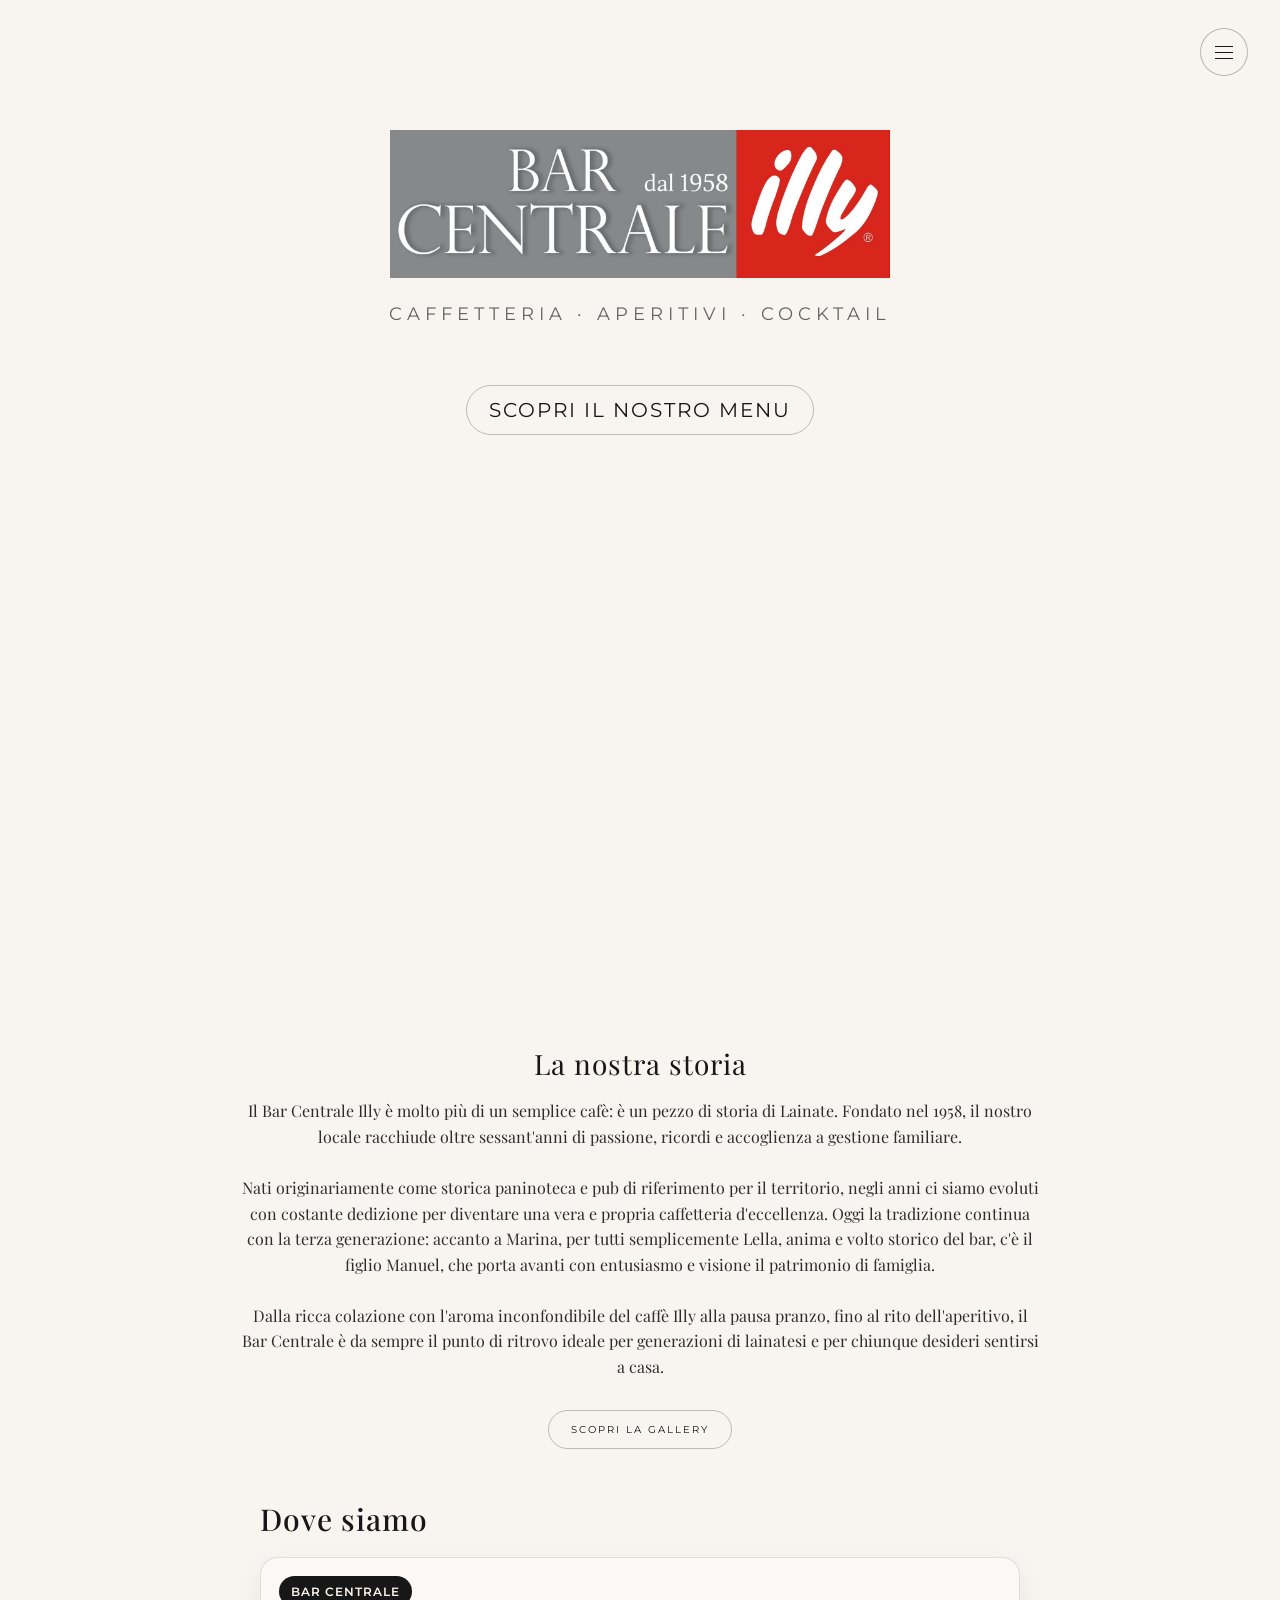
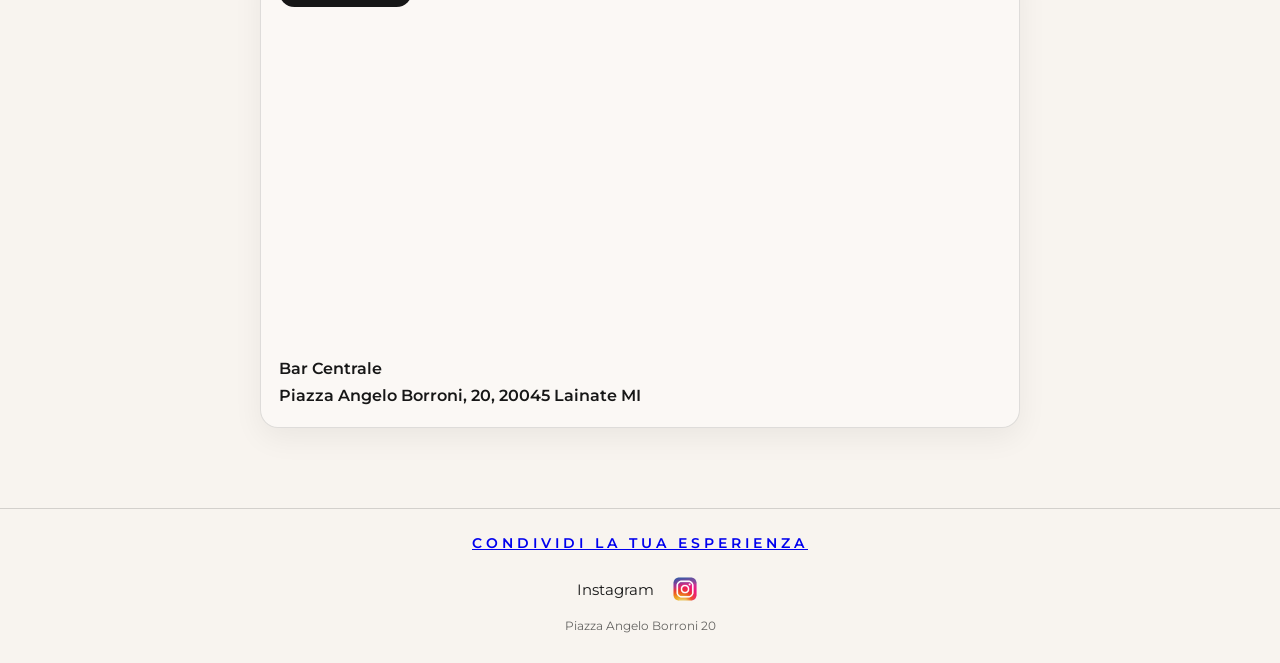
==== index.html @ 970eead8 "Animation II" ====
<!DOCTYPE html>

<html lang="it">

<head>

  <meta charset="UTF-8">

  <meta name="viewport" content="width=device-width, initial-scale=1.0">

  <title>Bar Centrale | Piazza Angelo Borroni</title>

  <!-- Global styles -->

  <link rel="stylesheet" href="global_styles.css">

  <!-- Componenti -->

  <link rel="stylesheet" href="components/navigation/navigation.css">

  <link rel="stylesheet" href="components/site-header/site-header.css">

  <link rel="stylesheet" href="components/footer/footer.css">

  <link rel="stylesheet" href="components/location-card/location-card.css">

  <style>
  /* =========================
   ANIMAZIONI SCROLL
========================= */

.reveal {
  opacity: 0;
  transform: translateY(35px);
  transition:
    opacity 0.8s ease,
    transform 0.8s ease;
}

.reveal.visible {
  opacity: 1;
  transform: translateY(0);
}

.reveal-delay-1 {
  transition-delay: 0.1s;
}

.reveal-delay-2 {
  transition-delay: 0.2s;
}

.reveal-delay-3 {
  transition-delay: 0.3s;
}

@media (prefers-reduced-motion: reduce) {
  .reveal {
    opacity: 1;
    transform: none;
    transition: none;
  }
}

    * {
      box-sizing: border-box;
      margin: 0;
      padding: 0;
    }

    html {
      scroll-behavior: smooth;
    }

    body {
      min-height: 100vh;
      background: #f8f4ef;
      color: #171717;
    }

    /* =========================
       HERO
    ========================= */

    .hero {
      min-height: 100vh;
      display: flex;
      justify-content: center;
      align-items: flex-start;
      padding: 130px 25px 80px;
    }

    .hero-content {
      width: 100%;
      max-width: 800px;
      text-align: center;
    }

    /* =========================
       IMAGE SLIDER
    ========================= */

    .image-slider {
      margin: 38px auto 52px;
    }

    .slider-track {
      display: flex;
      align-items: center;
      justify-content: center;
    }

    .slide {
      max-width: 100%;
    }

    /* =========================
       LOCATION
    ========================= */

    .location {
      margin-top: 45px;
      font-size: 11px;
      letter-spacing: 3px;
      text-transform: uppercase;
      opacity: 0.6;
    }

    /* =========================
       PULSANTE MENU
    ========================= */

    .menu-link {
      display: inline-block;
      margin-top: 30px;
      padding: 12px 22px;
      border: 1px solid rgba(23, 23, 23, 0.25);
      border-radius: 999px;
      color: #171717;
      text-decoration: none;
      text-transform: uppercase;
      letter-spacing: 2px;
      font-size: 20px;
      transition: background 0.2s ease, transform 0.2s ease;
    }

    .menu-link:hover {
      background: rgba(23, 23, 23, 0.04);
      transform: translateY(-1px);
    }

    /* =========================
       PULSANTE GALLERY
    ========================= */

    .gallery-link {
      display: inline-block;
      margin-top: 30px;
      padding: 12px 22px;
      border: 1px solid rgba(23, 23, 23, 0.25);
      border-radius: 999px;
      color: #171717;
      text-decoration: none;
      text-transform: uppercase;
      letter-spacing: 2px;
      font-size: 10px;
      transition: background 0.2s ease, transform 0.2s ease;
    }

    .gallery-link:hover {
      background: rgba(23, 23, 23, 0.04);
      transform: translateY(-1px);
    }

    /* =========================
       STORY SECTION
    ========================= */

    .story-title {
      font-family: "Playfair Display", serif;
      font-size: 28px;
      font-weight: 400;
      margin-bottom: 16px;
      letter-spacing: 1px;
    }

    .story-description {
      font-family: "Playfair Display", serif;
      font-weight: 400;
      font-size: 16px;
      line-height: 1.6;
      opacity: 0.9;
    }

    /* =========================
       SCROLL INDICATOR
    ========================= */

    .scroll {
      position: absolute;
      bottom: 30px;
      left: 50%;
      transform: translateX(-50%);
      font-size: 10px;
      letter-spacing: 3px;
      text-transform: uppercase;
      opacity: 0.5;
    }

    /* =========================
       MOBILE
    ========================= */

    @media (max-width: 700px) {
      .nav {
        padding: 20px;
      }
      .navigation {
        top: 78px;
        right: 20px;
      }
      .hero {
        padding: 110px 22px 50px;
      }
      .location {
        font-size: 9px;
        letter-spacing: 2px;
      }
      .story-title {
        font-size: 24px;
      }
      .story-description {
        font-size: 15px;
      }
      .menu-link {
        font-size: 15px;
      }
      .gallery-link {
        font-size: 10px;
      }
      .scroll {
        display: none;
      }
    }

  </style>

</head>

<body>

  <!-- NAVIGAZIONE -->

  <div id="nav-container"></div>

  <script src="components/navigation/navigation.js"></script>

  <!-- =========================

       HERO

  ========================== -->

  <main class="hero">

    <div class="hero-content">

      <!-- HEADER -->

      <div id="site-header-container"></div>

      <script src="components/site-header/site-header.js"></script>

      <!-- UNICO PULSANTE MENU -->

      <a

        class="menu-link"

        href="menu.html">

        Scopri il nostro menu

      </a>

      <!-- SLIDER IMMAGINI -->

      <div

        class="image-slider reveal"

        aria-label="Galleria immagini del bar">

        <button

          class="slider-btn prev"

          type="button"

          aria-label="Immagine precedente">

          &#10094;

        </button>

        <div class="slider-track">

          <img

            class="slide active"

            src="assets/landing_page_imgs/esterno_lato_strada.jpeg"

            alt="Cortile esterno del bar">

          <img

            class="slide"

            src="assets/landing_page_imgs/interno.jpeg"

            alt="Interno del bar">

        </div>

        <button

          class="slider-btn next"

          type="button"

          aria-label="Immagine successiva">

          &#10095;

        </button>

      </div>

      <!-- =========================

           LA NOSTRA STORIA

      ========================== -->

      <h2 class="story-title">

        La nostra storia

      </h2>

      <p class="story-description">

        Il Bar Centrale Illy è molto più di un semplice cafè:

        è un pezzo di storia di Lainate.

        Fondato nel 1958, il nostro locale racchiude oltre sessant'anni

        di passione, ricordi e accoglienza a gestione familiare.

        <br><br>

        Nati originariamente come storica paninoteca e pub di riferimento

        per il territorio, negli anni ci siamo evoluti con costante dedizione

        per diventare una vera e propria caffetteria d'eccellenza.

        Oggi la tradizione continua con la terza generazione:

        accanto a Marina, per tutti semplicemente Lella,

        anima e volto storico del bar,

        c'è il figlio Manuel, che porta avanti con entusiasmo e visione

        il patrimonio di famiglia.

        <br><br>

        Dalla ricca colazione con l'aroma inconfondibile del caffè Illy

        alla pausa pranzo, fino al rito dell'aperitivo,

        il Bar Centrale è da sempre il punto di ritrovo ideale

        per generazioni di lainatesi e per chiunque desideri sentirsi a casa.

      </p>

      <!-- PULSANTE GALLERY -->

      <a

        class="gallery-link"

        href="gallery.html">

        Scopri la gallery

      </a>

      <!-- LOCATION CARD -->

      <div id="location-card-container"></div>

    </div>

  </main>

  <!-- =========================

       FOOTER

  ========================== -->

  <div id="footer-container"></div>

  <script src="components/footer/footer.js"></script>

  <script src="components/location-card/location-card.js"></script>

  <script>

    /* =========================

       SLIDER

    ========================= */

    const slides = Array.from(

      document.querySelectorAll('.slide')

    );

    const prevButton = document.querySelector(

      '.slider-btn.prev'

    );

    const nextButton = document.querySelector(

      '.slider-btn.next'

    );

    let currentIndex = 0;

    function showSlide(index) {

      currentIndex =

        (index + slides.length) % slides.length;

      slides.forEach((slide, i) => {

        slide.classList.toggle(

          'active',

          i === currentIndex

        );

      });

    }

    prevButton.addEventListener(

      'click',

      () => showSlide(currentIndex - 1)

    );

    nextButton.addEventListener(

      'click',

      () => showSlide(currentIndex + 1)

    );

    setInterval(() => {

      showSlide(currentIndex + 1);

    }, 4000);

  </script>

</body>

</html>
---- global_styles.css ----
@import url('https://fonts.googleapis.com/css2?family=Montserrat:wght@300;400;500;600&family=Playfair+Display:wght@400;500&display=swap');

*, *::before, *::after {
  box-sizing: border-box;
}

body {
  font-family: "Montserrat", sans-serif;
  font-weight: 400;
}

button, input, textarea, select {
  font: inherit;
}

h1 {
  font-family: "Playfair Display", serif;
  font-size: 48px;
  font-weight: 400;
  letter-spacing: 3px;
}

@media (max-width: 700px) {
  h1 {
    font-size: 38px;
  }
}

/* =========================
   IMAGE SLIDER
========================= */

.image-slider {
  position: relative;
  width: min(760px, 92vw);
}

.slider-track {
  position: relative;
  overflow: hidden;
  border-radius: 22px;
  box-shadow: 0 20px 50px rgba(23, 23, 23, 0.12);
  background: #efe6dc;
  line-height: 0;
}

.slide {
  display: none;
  width: 100%;
  height: auto;
  max-height: 520px;
  object-fit: contain;
  background: #efe6dc;
  margin: 0 auto;
}

.slide.active {
  display: block;
  animation: fadeIn 0.45s ease;
}

@keyframes fadeIn {
  from { opacity: 0; }
  to { opacity: 1; }
}

.slider-btn {
  position: absolute;
  top: 50%;
  transform: translateY(-50%);
  width: 46px;
  height: 46px;
  border: none;
  border-radius: 50%;
  background: rgba(255, 255, 255, 0.7);
  color: #171717;
  font-size: 26px;
  cursor: pointer;
  transition: background 0.2s ease, transform 0.2s ease;
  z-index: 2;
  backdrop-filter: blur(4px);
}

.slider-btn:hover {
  background: rgba(255, 255, 255, 0.9);
  transform: translateY(-50%) scale(1.05);
}

.slider-btn.prev {
  left: 18px;
}

.slider-btn.next {
  right: 18px;
}
---- components/navigation/navigation.css ----
/*File containing style instructions for navigation header*/

.nav {
  position: fixed;
  top: 0;
  right: 0;
  z-index: 100;
  padding: 28px 32px;
}

.menu-button {
  width: 48px;
  height: 48px;
  border: 1px solid rgba(0, 0, 0, 0.25);
  background: #f8f4ef;
  border-radius: 50%;
  display: flex;
  flex-direction: column;
  justify-content: center;
  align-items: center;
  gap: 5px;
  cursor: pointer;
}

.menu-button span {
  width: 18px;
  height: 1px;
  background: #171717;
  transition: 0.3s ease;
}

.navigation {
  position: absolute;
  top: 88px;
  right: 32px;
  min-width: 190px;
  background: #f8f4ef;
  border: 1px solid rgba(0, 0, 0, 0.15);
  padding: 10px 0;
  opacity: 0;
  visibility: hidden;
  transform: translateY(-10px);
  transition: 0.25s ease;
}

.nav:hover .navigation {
  opacity: 1;
  visibility: visible;
  transform: translateY(0);
}

.navigation a {
  display: block;
  padding: 14px 20px;
  color: #171717;
  text-decoration: none;
  font-size: 13px;
  text-transform: uppercase;
  letter-spacing: 2px;
  transition: background 0.2s ease;
}

.navigation a:hover {
  background: rgba(0, 0, 0, 0.05);
}

@media (max-width: 700px) {
  .nav {
    padding: 20px;
  }

  .navigation {
    top: 78px;
    right: 20px;
  }
}
---- components/site-header/site-header.css ----
.site-header {
  text-align: center;
}

.site-header__logo {
  display: block;
  width: min(500px, 80vw);
  height: auto;
  margin: 0 auto 25px;
}

.site-header__subtitle {
  font-size: 18px;
  letter-spacing: 5px;
  text-transform: uppercase;
  opacity: 0.65;
  margin-bottom: 30px;
}

@media (max-width: 700px) {
  .site-header__logo {
    width: min(300px, 78vw);
  }

  .site-header__subtitle {
    font-size: 13px;
    letter-spacing: 3px;
    margin-bottom: 22px;
  }
}
---- components/footer/footer.css ----
/* -------------------------
   FOOTER
------------------------ */

footer {
  text-align: center;
  padding-top: 25px;
  padding-bottom: 30px;
  border-top: 1px solid rgba(0,0,0,0.15);
}

.social-title {
  font-weight: 600;
  text-transform: uppercase;
  letter-spacing: 4px;
  font-size: 14px;
  margin-bottom: 18px;
}

.socials {
  font-size: 15px;
  margin-bottom: 10px;
}

.socials a {
  color: #171717;
  text-decoration: none;
  margin: 0 10px;
}

.instagram {
  font-weight: 600;
  margin-top: 15px;
}

.address {
  margin-top: 8px;
  font-size: 12px;
  opacity: 0.65;
}

.instagram-footer-logo {
  width: 38px;
  height: 38px;
  object-fit: contain;
  display: inline-block;
  flex-shrink: 0;
  pointer-events: none;
}
---- components/location-card/location-card.css ----
/* -------------------------
   LOCATION CARD
------------------------ */

.location-section {
  width: 100%;
  max-width: 760px;
  margin: 50px auto 0;
  text-align: left;
}

.location-section h2 {
  font-family: "Playfair Display", serif;
  font-size: 30px;
  font-weight: 500;
  letter-spacing: 1px;
  margin-bottom: 18px;
  color: #171717;
}

.location-card {
  background: rgba(255, 255, 255, 0.4);
  border: 1px solid rgba(23, 23, 23, 0.12);
  border-radius: 18px;
  padding: 18px;
  box-shadow: 0 10px 30px rgba(24, 20, 16, 0.06);
}

.map-frame {
  width: 100%;
  height: 320px;
  border: 0;
  border-radius: 14px;
  display: block;
  margin-bottom: 16px;
}

.location-address {
  font-family: "Montserrat", sans-serif;
  font-size: 16px;
  line-height: 1.7;
  color: #2d2d2d;
}

.location-address a {
  color: #171717;
  text-decoration: none;
  font-weight: 600;
}

.map-label {
  display: inline-block;
  margin-bottom: 12px;
  padding: 8px 12px;
  background: #171717;
  color: #f8f4ef;
  border-radius: 999px;
  font-size: 12px;
  letter-spacing: 1px;
  text-transform: uppercase;
  font-weight: 600;
}

@media (max-width: 700px) {
  .location-section {
    margin-top: 40px;
  }
}
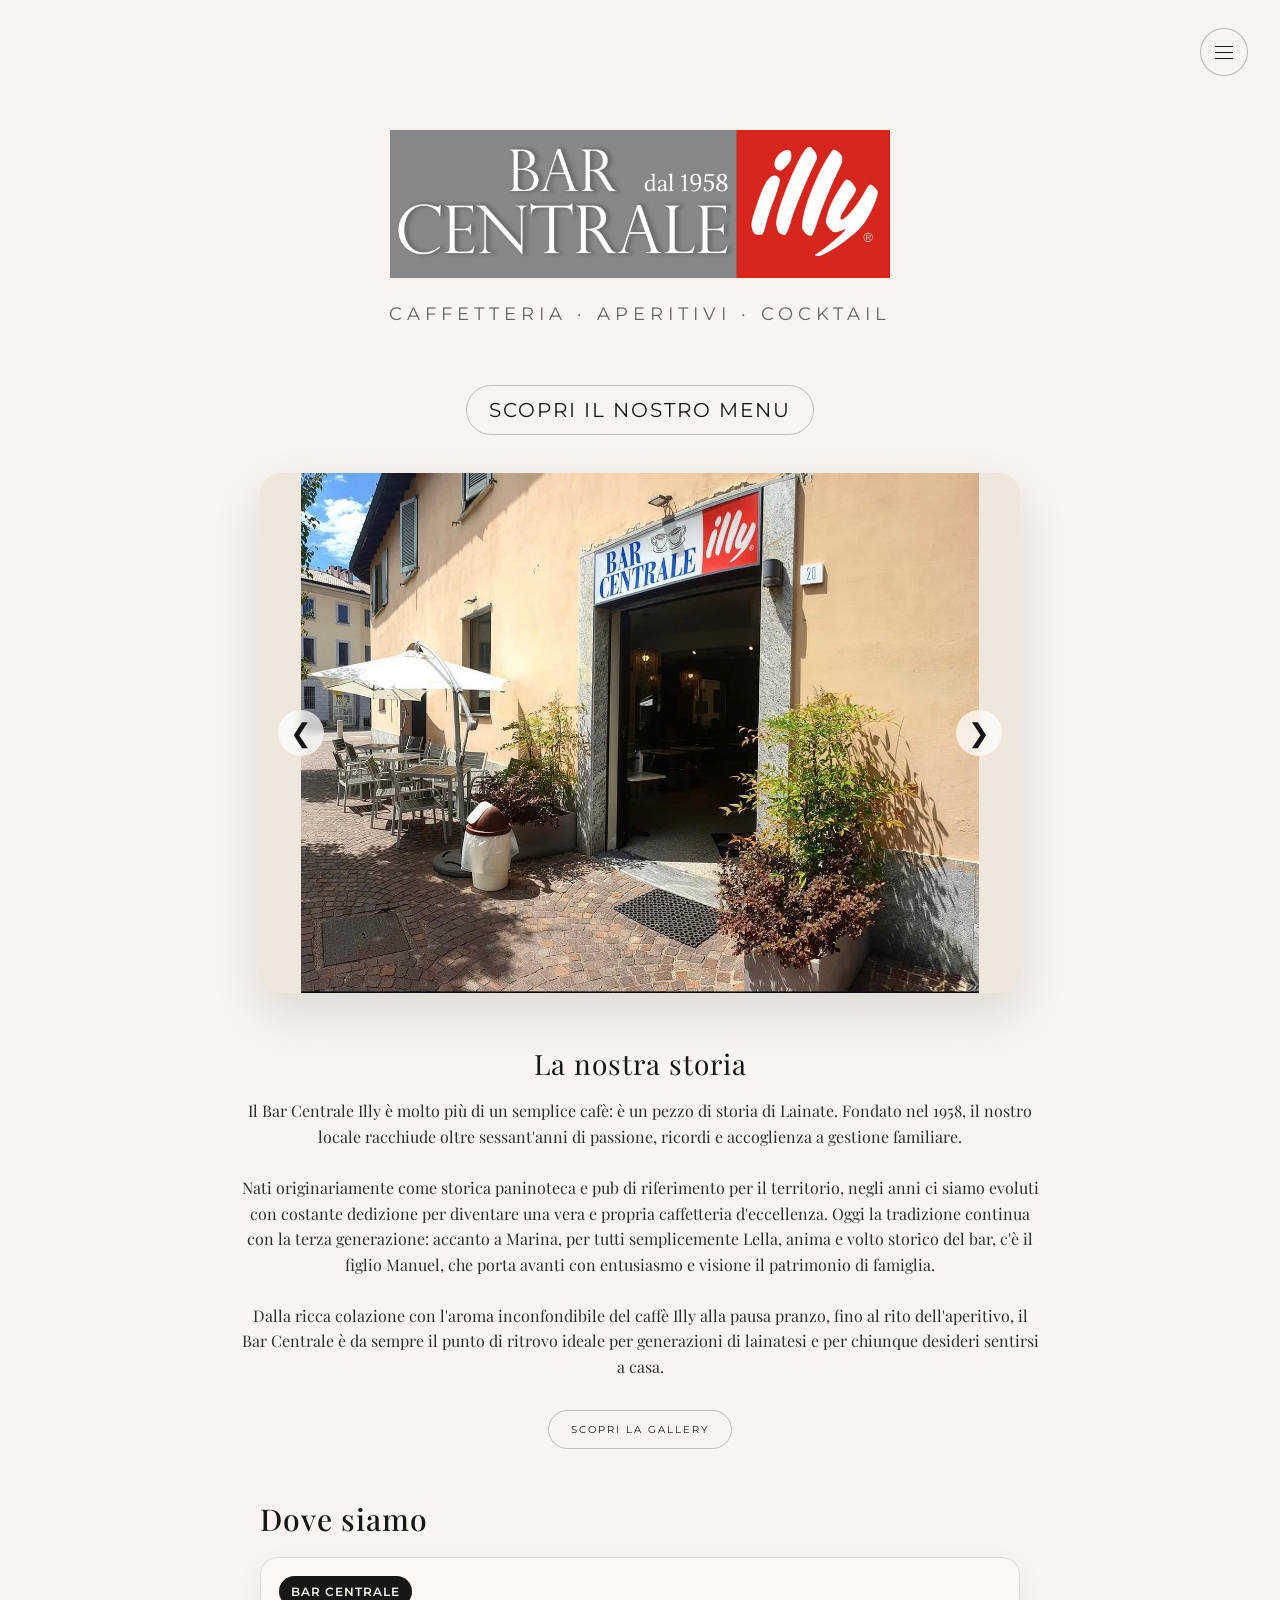
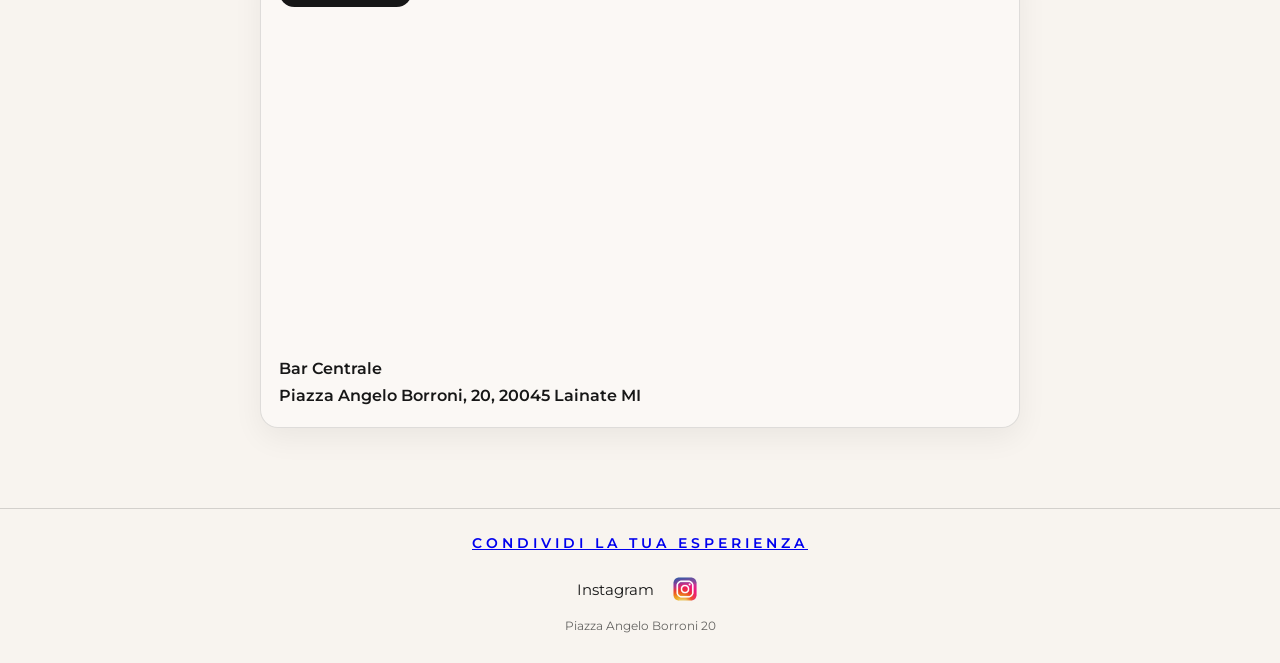
==== commit b82d083c: "center the slider in mobile" ====
--- a/index.html
+++ b/index.html
@@ -25,42 +25,6 @@
   <link rel="stylesheet" href="components/location-card/location-card.css">
 
   <style>
-  /* =========================
-   ANIMAZIONI SCROLL
-========================= */
-
-.reveal {
-  opacity: 0;
-  transform: translateY(35px);
-  transition:
-    opacity 0.8s ease,
-    transform 0.8s ease;
-}
-
-.reveal.visible {
-  opacity: 1;
-  transform: translateY(0);
-}
-
-.reveal-delay-1 {
-  transition-delay: 0.1s;
-}
-
-.reveal-delay-2 {
-  transition-delay: 0.2s;
-}
-
-.reveal-delay-3 {
-  transition-delay: 0.3s;
-}
-
-@media (prefers-reduced-motion: reduce) {
-  .reveal {
-    opacity: 1;
-    transform: none;
-    transition: none;
-  }
-}
 
     * {
       box-sizing: border-box;
@@ -102,12 +66,6 @@
 
     .image-slider {
       margin: 38px auto 52px;
-    }
-
-    .slider-track {
-      display: flex;
-      align-items: center;
-      justify-content: center;
     }
 
     .slide {
@@ -287,7 +245,7 @@
 
       <div
 
-        class="image-slider reveal"
+        class="image-slider"
 
         aria-label="Galleria immagini del bar">
 
--- a/global_styles.css
+++ b/global_styles.css
@@ -42,6 +42,9 @@
   box-shadow: 0 20px 50px rgba(23, 23, 23, 0.12);
   background: #efe6dc;
   line-height: 0;
+  display: flex;
+  align-items: center;
+  justify-content: center;
 }
 
 .slide {
@@ -93,3 +96,22 @@
 .slider-btn.next {
   right: 18px;
 }
+
+@media (max-width: 700px) {
+  .image-slider {
+    width: 100%;
+  }
+  .slide {
+    max-height: 280px;
+  }
+  .slider-btn {
+    width: 36px;
+    height: 36px;
+    font-size: 20px;
+  }
+  .slider-btn.prev { left: 10px; }
+  .slider-btn.next { right: 10px; }
+  .slider-track {
+    border-radius: 16px;
+  }
+}
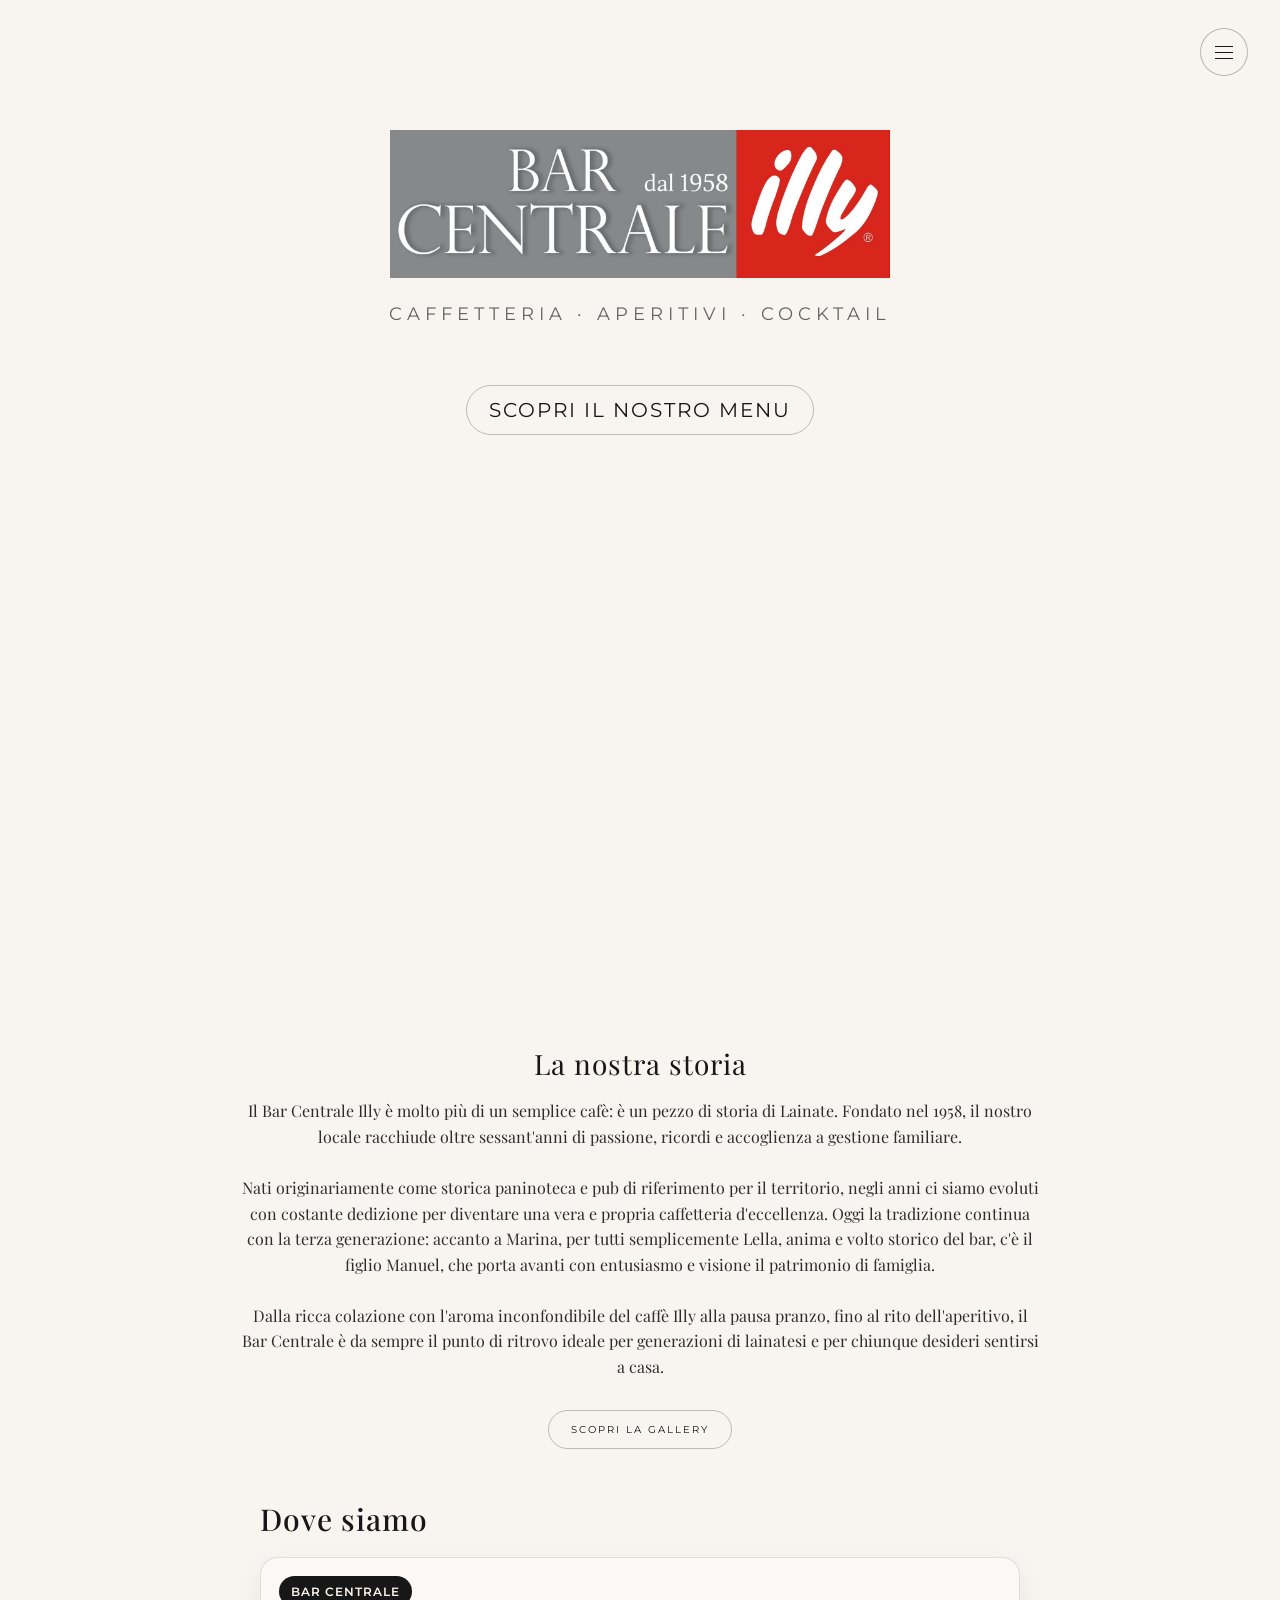
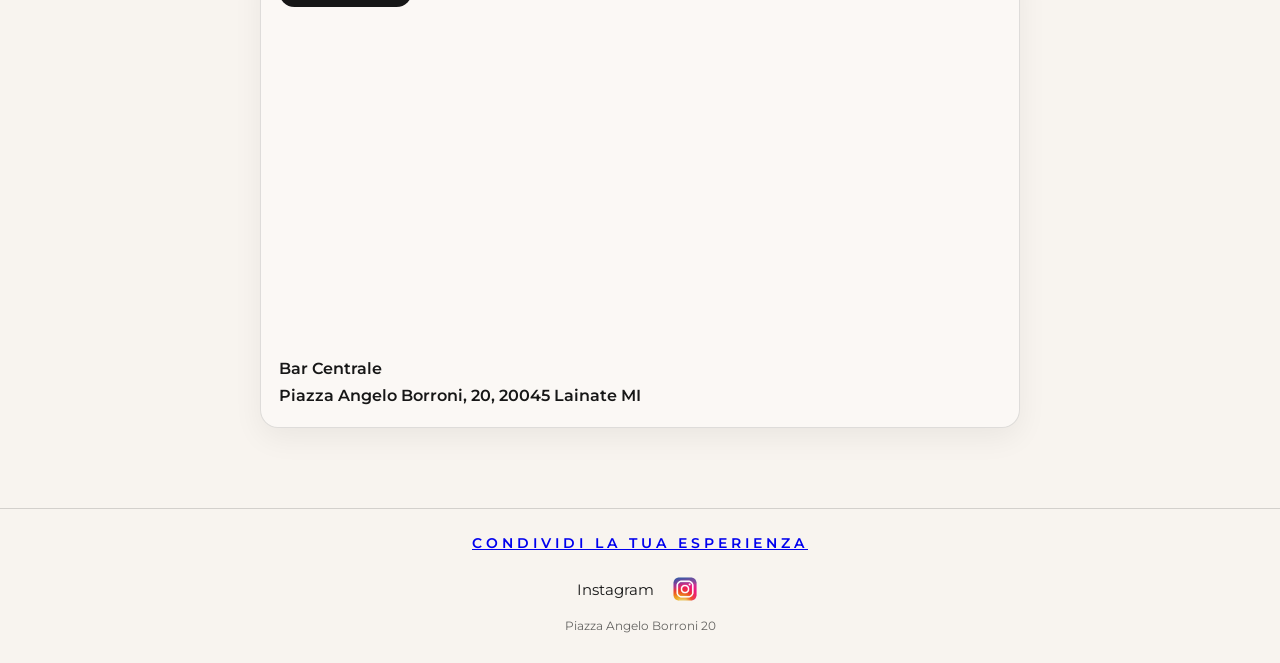
==== commit 64e3413b: "Fixing slider + Making subtitle fancier (#6) * center the slider in mobile  * changing font size of " ====
--- a/index.html
+++ b/index.html
@@ -25,6 +25,42 @@
   <link rel="stylesheet" href="components/location-card/location-card.css">
 
   <style>
+  /* =========================
+   ANIMAZIONI SCROLL
+========================= */
+
+.reveal {
+  opacity: 0;
+  transform: translateY(35px);
+  transition:
+    opacity 0.8s ease,
+    transform 0.8s ease;
+}
+
+.reveal.visible {
+  opacity: 1;
+  transform: translateY(0);
+}
+
+.reveal-delay-1 {
+  transition-delay: 0.1s;
+}
+
+.reveal-delay-2 {
+  transition-delay: 0.2s;
+}
+
+.reveal-delay-3 {
+  transition-delay: 0.3s;
+}
+
+@media (prefers-reduced-motion: reduce) {
+  .reveal {
+    opacity: 1;
+    transform: none;
+    transition: none;
+  }
+}
 
     * {
       box-sizing: border-box;
@@ -245,7 +281,7 @@
 
       <div
 
-        class="image-slider"
+        class="image-slider reveal"
 
         aria-label="Galleria immagini del bar">
 
--- a/components/site-header/site-header.css
+++ b/components/site-header/site-header.css
@@ -23,8 +23,11 @@
   }
 
   .site-header__subtitle {
-    font-size: 13px;
+    font-size: 22px;
     letter-spacing: 3px;
     margin-bottom: 22px;
+    max-width: min(300px, 78vw);
+    margin-left: auto;
+    margin-right: auto;
   }
 }
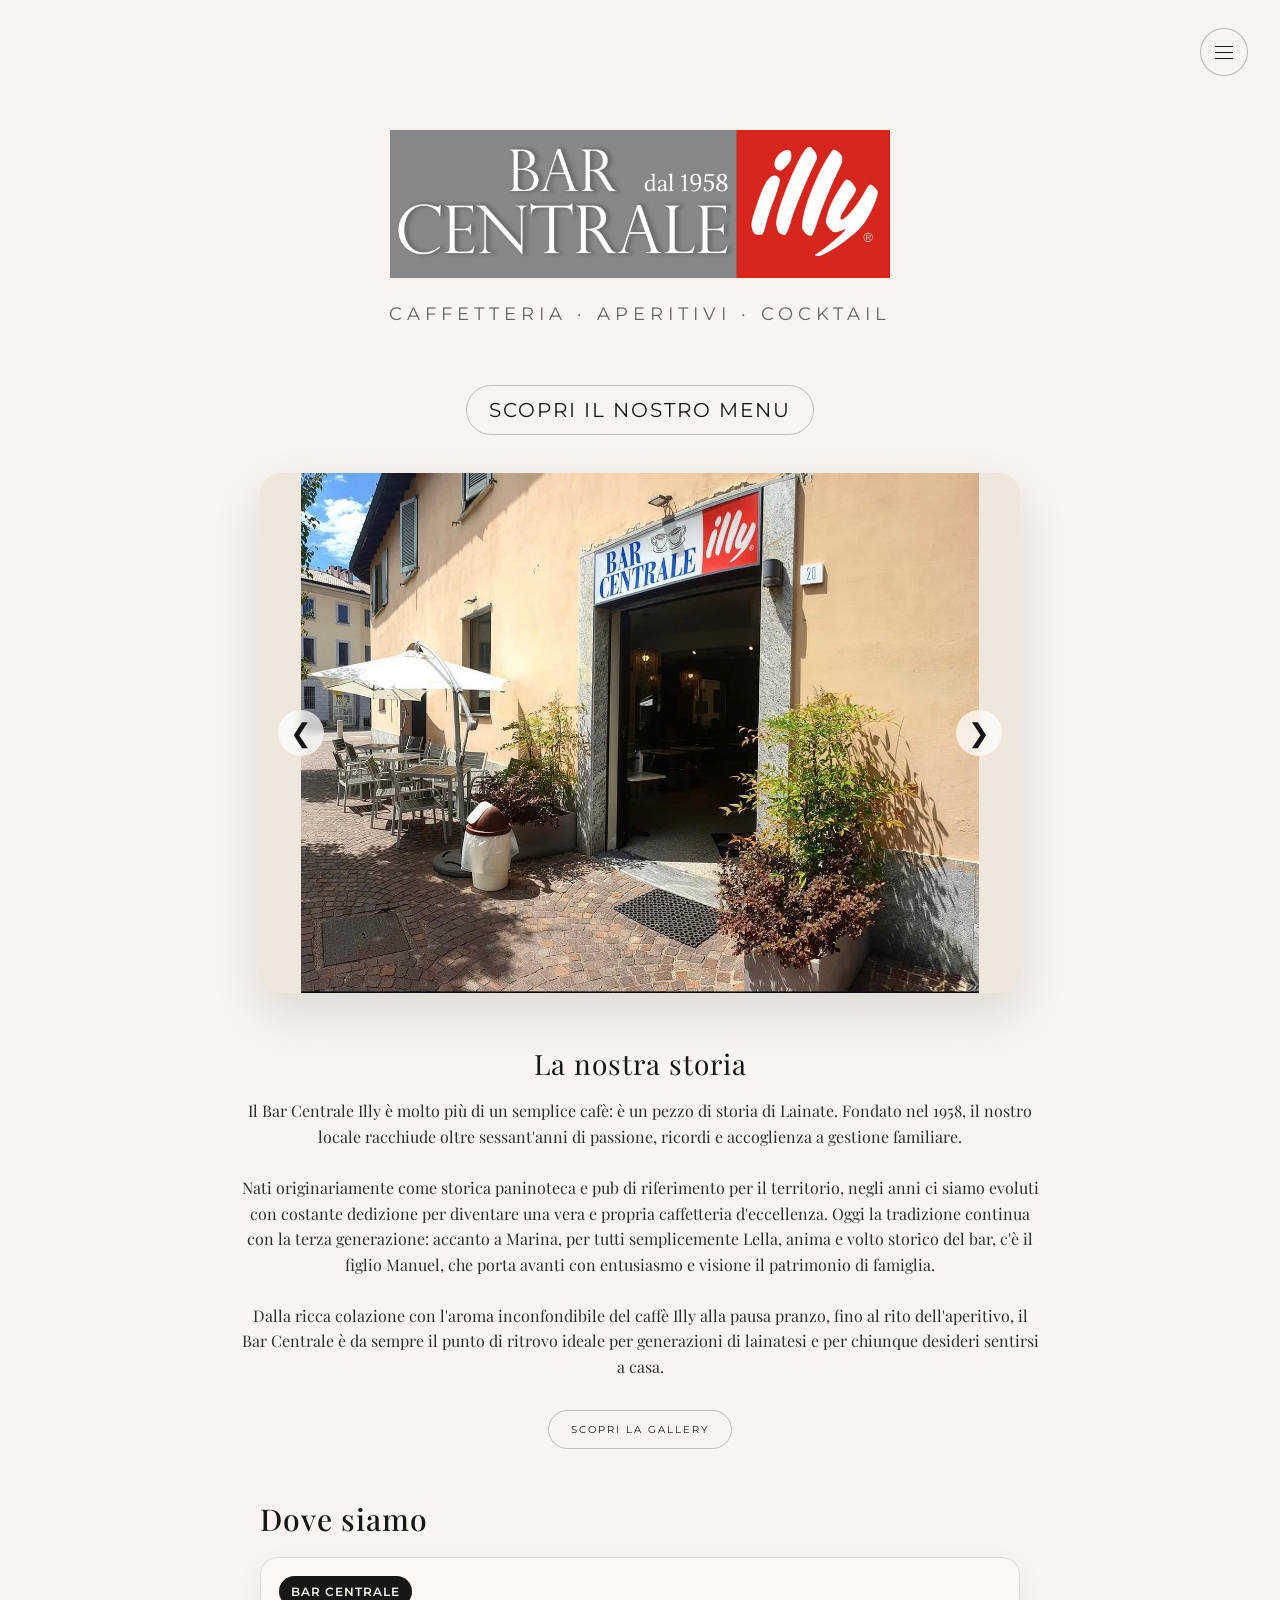
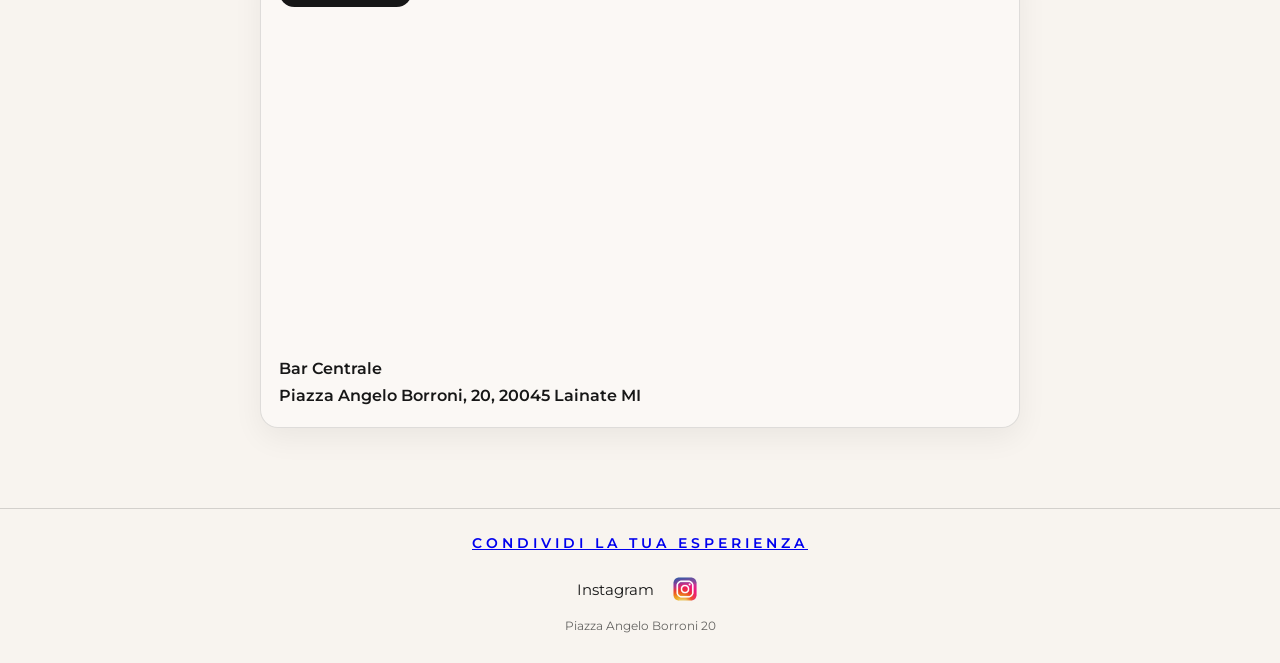
==== commit 4c70384f: "new changes" ====
--- a/index.html
+++ b/index.html
@@ -25,42 +25,6 @@
   <link rel="stylesheet" href="components/location-card/location-card.css">
 
   <style>
-  /* =========================
-   ANIMAZIONI SCROLL
-========================= */
-
-.reveal {
-  opacity: 0;
-  transform: translateY(35px);
-  transition:
-    opacity 0.8s ease,
-    transform 0.8s ease;
-}
-
-.reveal.visible {
-  opacity: 1;
-  transform: translateY(0);
-}
-
-.reveal-delay-1 {
-  transition-delay: 0.1s;
-}
-
-.reveal-delay-2 {
-  transition-delay: 0.2s;
-}
-
-.reveal-delay-3 {
-  transition-delay: 0.3s;
-}
-
-@media (prefers-reduced-motion: reduce) {
-  .reveal {
-    opacity: 1;
-    transform: none;
-    transition: none;
-  }
-}
 
     * {
       box-sizing: border-box;
@@ -281,7 +245,7 @@
 
       <div
 
-        class="image-slider reveal"
+        class="image-slider"
 
         aria-label="Galleria immagini del bar">
 
@@ -485,6 +449,28 @@
 
     }, 4000);
 
+    /* =========================
+
+       SCROLL REVEAL
+
+    ========================= */
+
+    const revealObserver = new IntersectionObserver(
+      (entries) => {
+        entries.forEach((entry) => {
+          if (entry.isIntersecting) {
+            entry.target.classList.add('visible');
+            revealObserver.unobserve(entry.target);
+          }
+        });
+      },
+      { threshold: 0.15 }
+    );
+
+    document.querySelectorAll('.reveal').forEach((el) => {
+      revealObserver.observe(el);
+    });
+
   </script>
 
 </body>
--- a/components/site-header/site-header.css
+++ b/components/site-header/site-header.css
@@ -23,7 +23,7 @@
   }
 
   .site-header__subtitle {
-    font-size: 22px;
+    font-size: 17px;
     letter-spacing: 3px;
     margin-bottom: 22px;
     max-width: min(300px, 78vw);
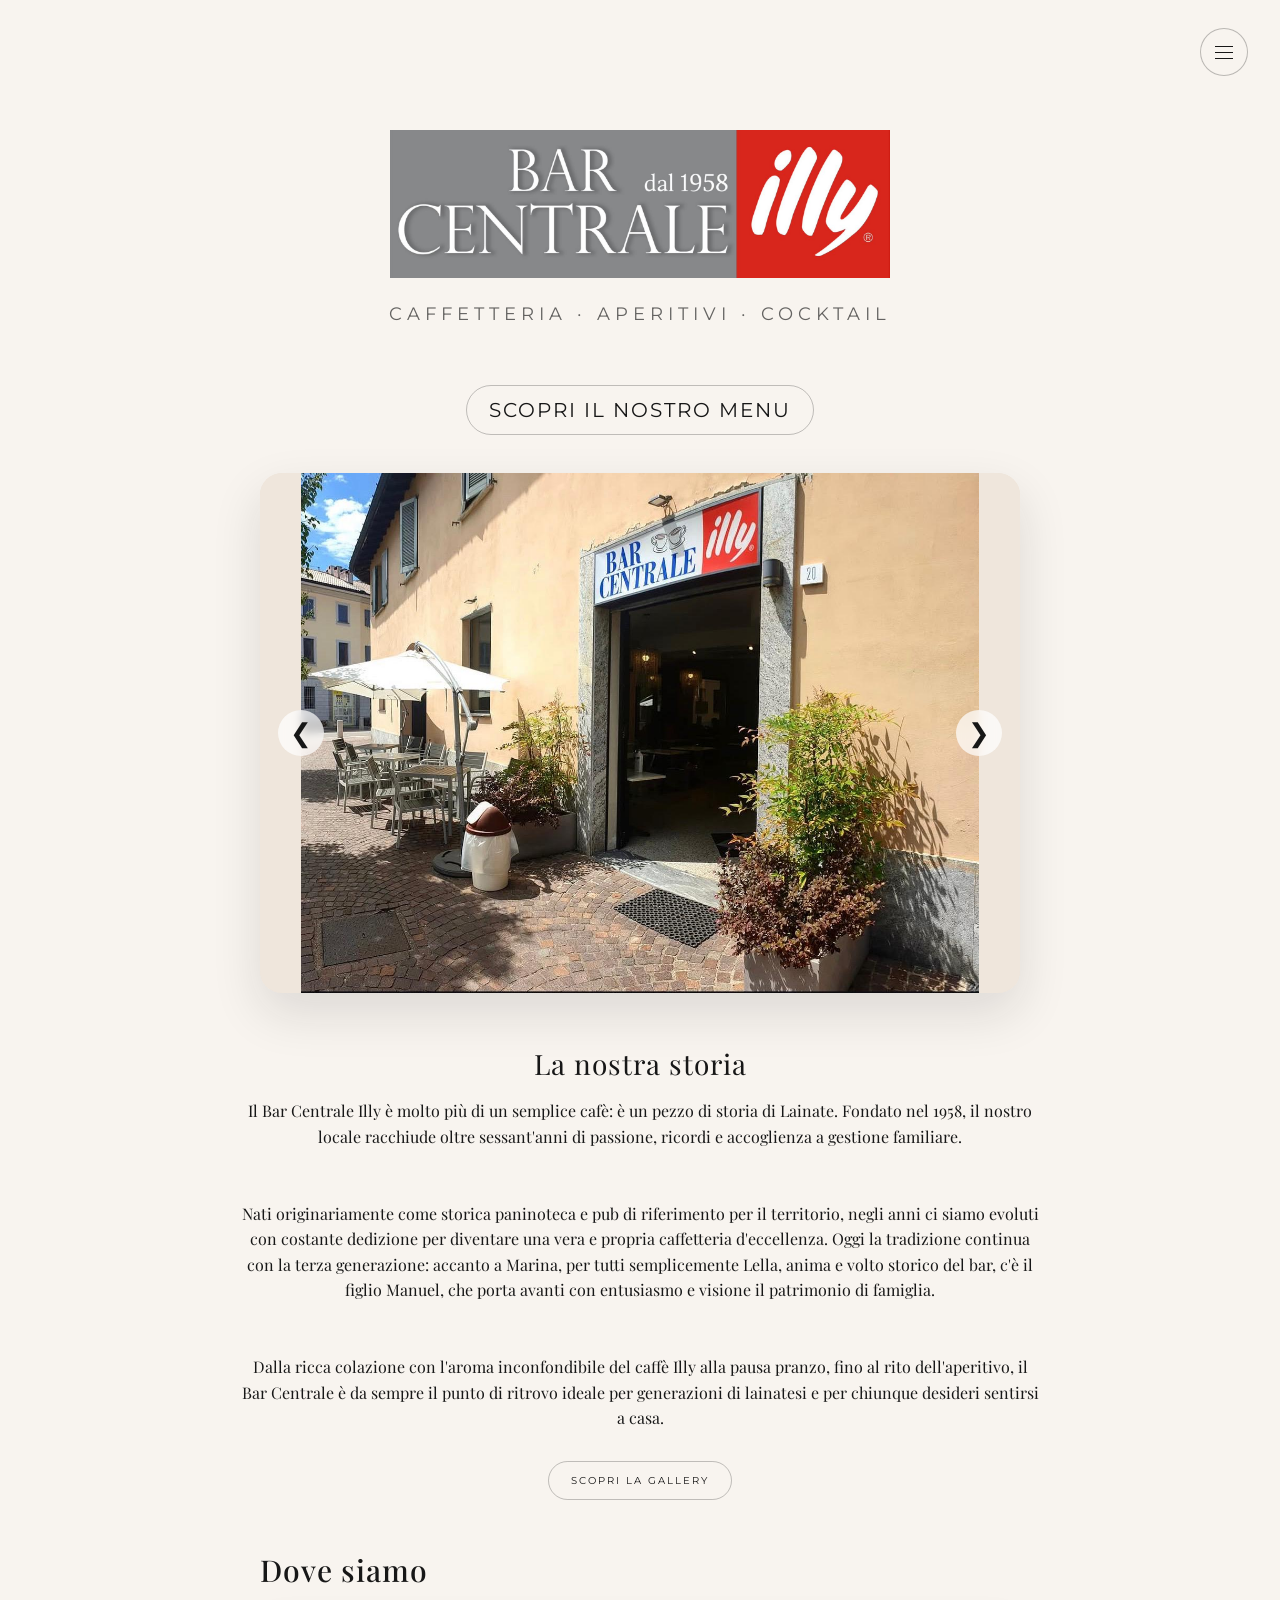
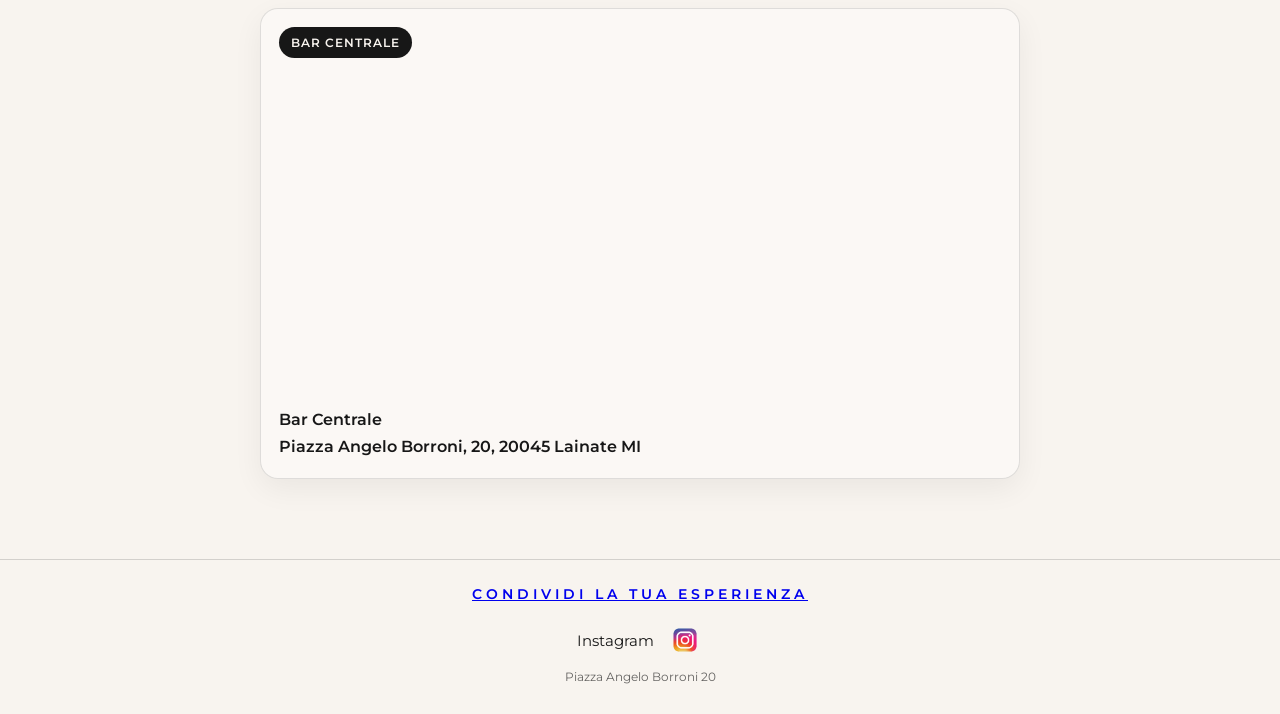
==== commit 74b00688: "animazione fade" ====
--- a/index.html
+++ b/index.html
@@ -147,7 +147,53 @@
       font-weight: 400;
       font-size: 16px;
       line-height: 1.6;
-      opacity: 0.9;
+    }
+
+    /* =========================
+       STORY ANIMATIONS
+    ========================= */
+
+    @keyframes pop-word {
+      to {
+        opacity: 1;
+        transform: rotateX(0deg);
+      }
+    }
+
+    @keyframes fade-chunk {
+      to {
+        opacity: 1;
+        transform: translateY(0);
+      }
+    }
+
+    .story-title {
+      perspective: 600px;
+    }
+
+    .story-word {
+      display: inline-block;
+      opacity: 0;
+      transform: rotateX(100deg);
+      transform-origin: 50% 100%;
+    }
+
+    .story-title.animate .story-word {
+      animation: pop-word 1.2s cubic-bezier(0.14, 1.23, 0.33, 1.16) forwards;
+    }
+
+    .story-description {
+      opacity: 1;
+    }
+
+    .story-chunk {
+      display: block;
+      opacity: 0;
+      transform: translateY(14px);
+    }
+
+    .story-description.animate .story-chunk {
+      animation: fade-chunk 1.2s ease forwards;
     }
 
     /* =========================
@@ -451,25 +497,46 @@
 
     /* =========================
 
-       SCROLL REVEAL
-
-    ========================= */
-
-    const revealObserver = new IntersectionObserver(
-      (entries) => {
-        entries.forEach((entry) => {
-          if (entry.isIntersecting) {
-            entry.target.classList.add('visible');
-            revealObserver.unobserve(entry.target);
-          }
-        });
-      },
-      { threshold: 0.15 }
-    );
-
-    document.querySelectorAll('.reveal').forEach((el) => {
-      revealObserver.observe(el);
-    });
+       STORY REVEAL
+
+    ========================= */
+
+    (function () {
+      const title = document.querySelector('.story-title');
+      const desc = document.querySelector('.story-description');
+
+      // Wrap each title word in an animated span
+      const words = title.textContent.trim().split(/\s+/);
+      title.innerHTML = words
+        .map((w, i) =>
+          `<span class="story-word" style="animation-delay:${(i * 0.06).toFixed(2)}s">${w}</span>`
+        )
+        .join(' ');
+
+      // Split description on paragraph breaks and wrap each in an animated span
+      const paragraphs = desc.innerHTML.split(/<br\s*\/?>\s*<br\s*\/?>/i);
+      const titleDelay = words.length * 0.06 + 0.1;
+      desc.innerHTML = paragraphs
+        .map((p, i) =>
+          `<span class="story-chunk" style="animation-delay:${(titleDelay + i * 0.2).toFixed(2)}s">${p.trim()}</span>`
+        )
+        .join('<br><br>');
+
+      const storyObserver = new IntersectionObserver(
+        (entries) => {
+          entries.forEach((entry) => {
+            if (entry.isIntersecting) {
+              entry.target.classList.add('animate');
+              storyObserver.unobserve(entry.target);
+            }
+          });
+        },
+        { threshold: 0.25 }
+      );
+
+      storyObserver.observe(title);
+      storyObserver.observe(desc);
+    })();
 
   </script>
 
--- a/components/location-card/location-card.css
+++ b/components/location-card/location-card.css
@@ -61,6 +61,34 @@
   font-weight: 600;
 }
 
+/* -------------------------
+   LOCATION REVEAL ANIMATIONS
+------------------------ */
+
+.location-section h2 {
+  perspective: 600px;
+}
+
+.location-word {
+  display: inline-block;
+  opacity: 0;
+  transform: rotateX(100deg);
+  transform-origin: 50% 100%;
+}
+
+.location-section.animate h2 .location-word {
+  animation: pop-word 1.2s cubic-bezier(0.14, 1.23, 0.33, 1.16) forwards;
+}
+
+.location-card {
+  opacity: 0;
+  transform: translateY(14px);
+}
+
+.location-section.animate .location-card {
+  animation: fade-chunk 1.2s ease forwards;
+}
+
 @media (max-width: 700px) {
   .location-section {
     margin-top: 40px;
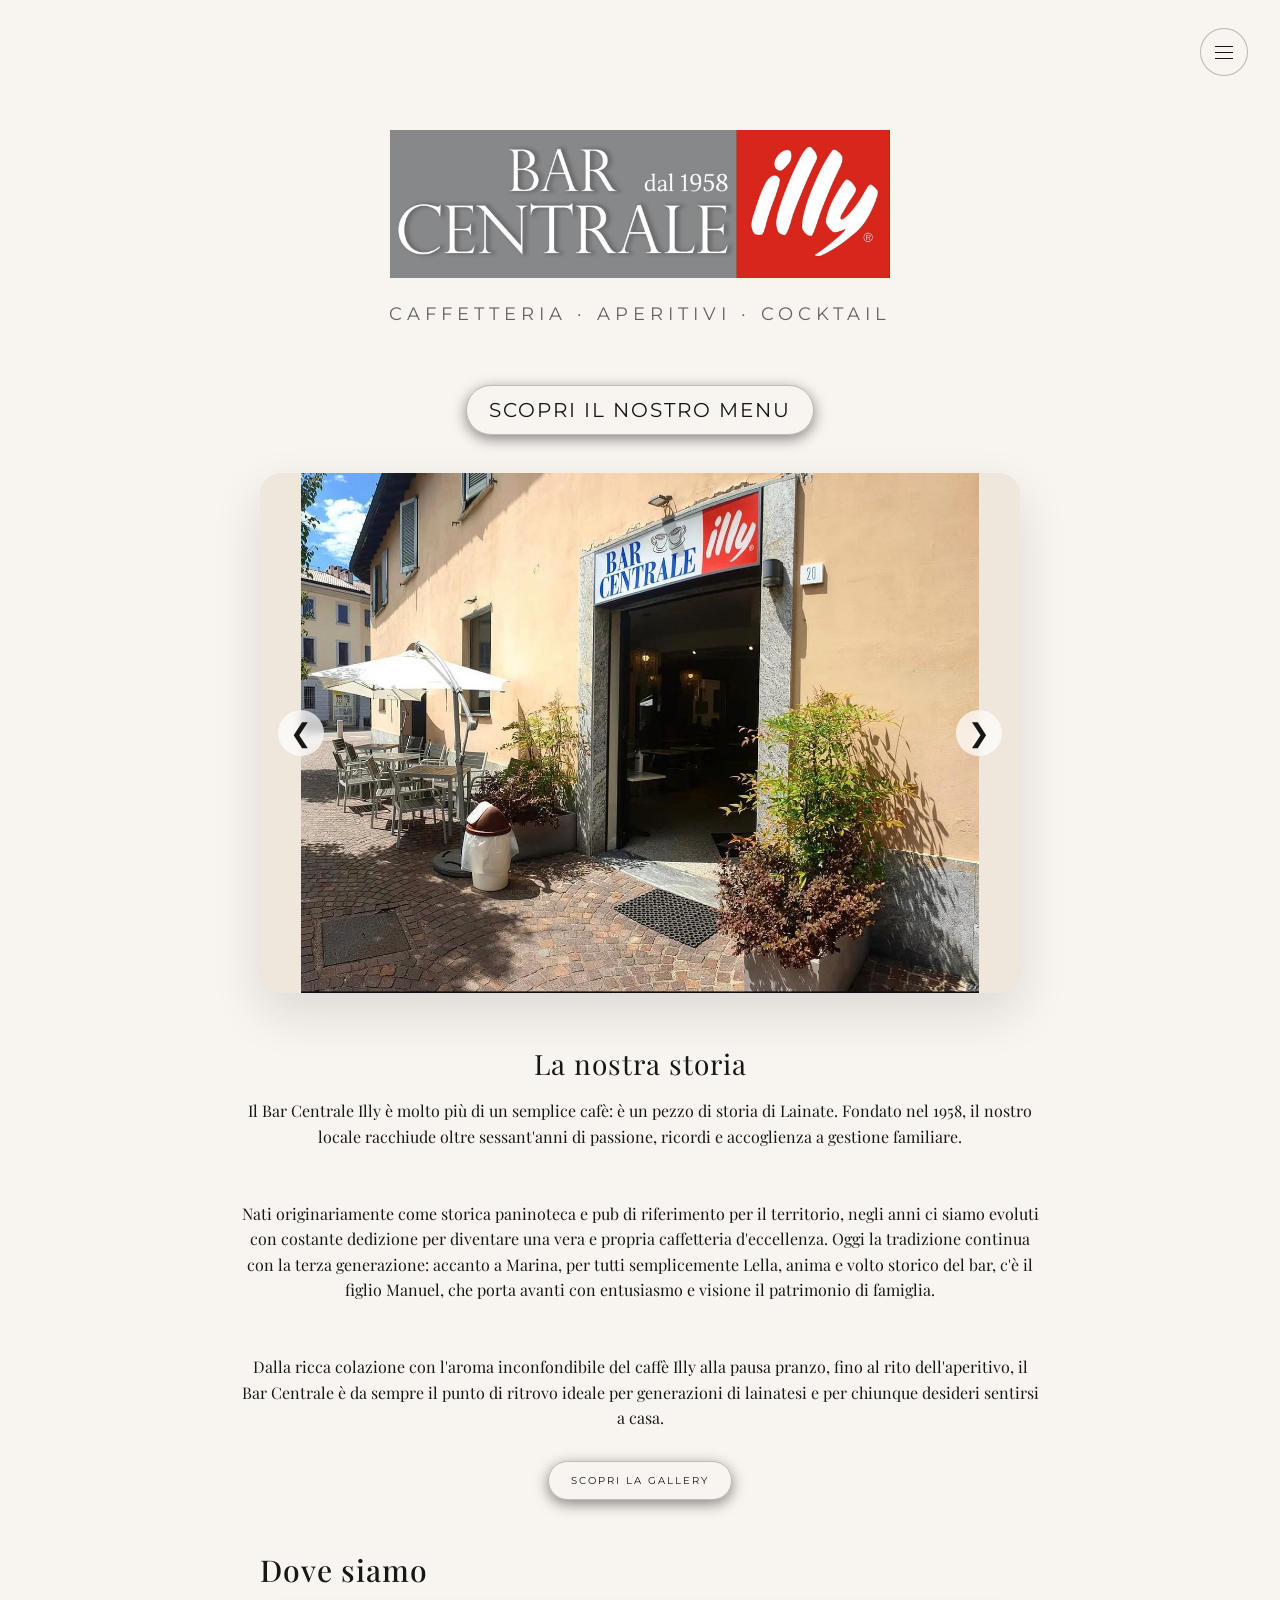
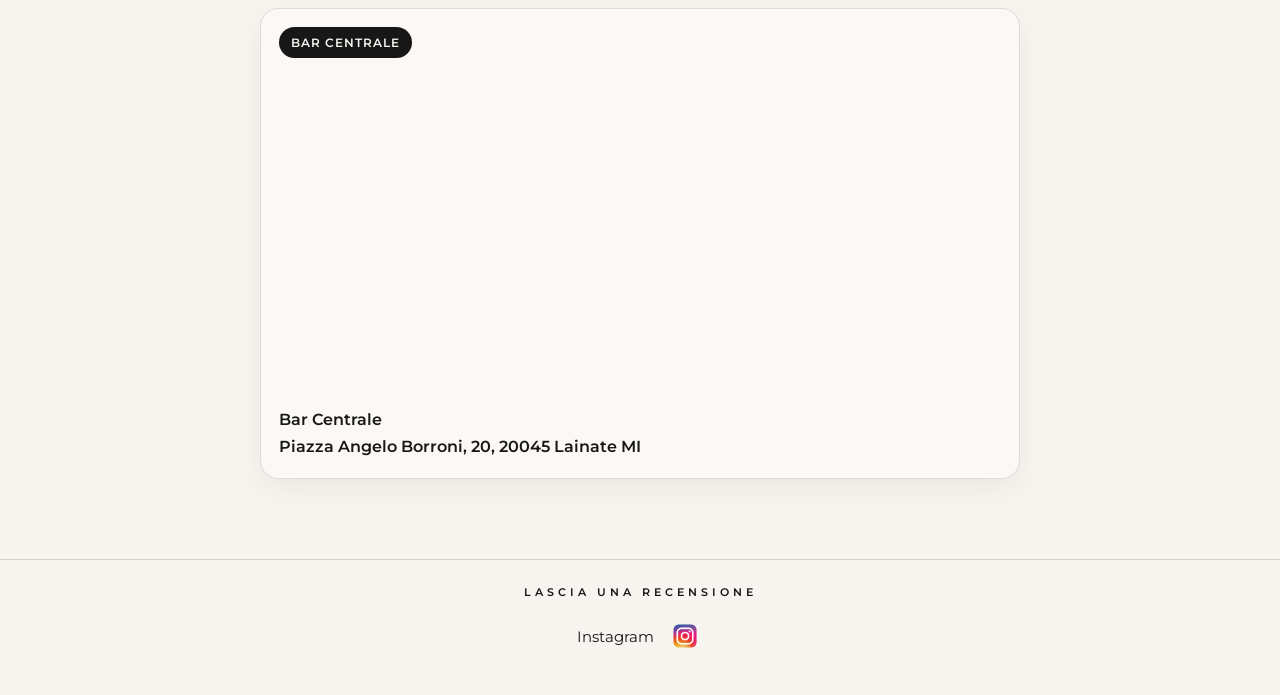
==== commit f9d933e3: "adding shadow to menu-link button" ====
--- a/index.html
+++ b/index.html
@@ -94,6 +94,7 @@
       padding: 12px 22px;
       border: 1px solid rgba(23, 23, 23, 0.25);
       border-radius: 999px;
+      box-shadow: 0 4px 14px rgba(23, 23, 23, 0.5);
       color: #171717;
       text-decoration: none;
       text-transform: uppercase;
@@ -117,6 +118,7 @@
       padding: 12px 22px;
       border: 1px solid rgba(23, 23, 23, 0.25);
       border-radius: 999px;
+      box-shadow: 0 4px 14px rgba(23, 23, 23, 0.5);
       color: #171717;
       text-decoration: none;
       text-transform: uppercase;
--- a/components/navigation/navigation.css
+++ b/components/navigation/navigation.css
@@ -43,7 +43,7 @@
   transition: 0.25s ease;
 }
 
-.nav:hover .navigation {
+.nav.open .navigation {
   opacity: 1;
   visibility: visible;
   transform: translateY(0);
--- a/components/footer/footer.css
+++ b/components/footer/footer.css
@@ -13,8 +13,13 @@
   font-weight: 600;
   text-transform: uppercase;
   letter-spacing: 4px;
-  font-size: 14px;
+  font-size: 11px;
   margin-bottom: 18px;
+}
+
+.social-title a {
+  color: inherit;
+  text-decoration: none;
 }
 
 .socials {
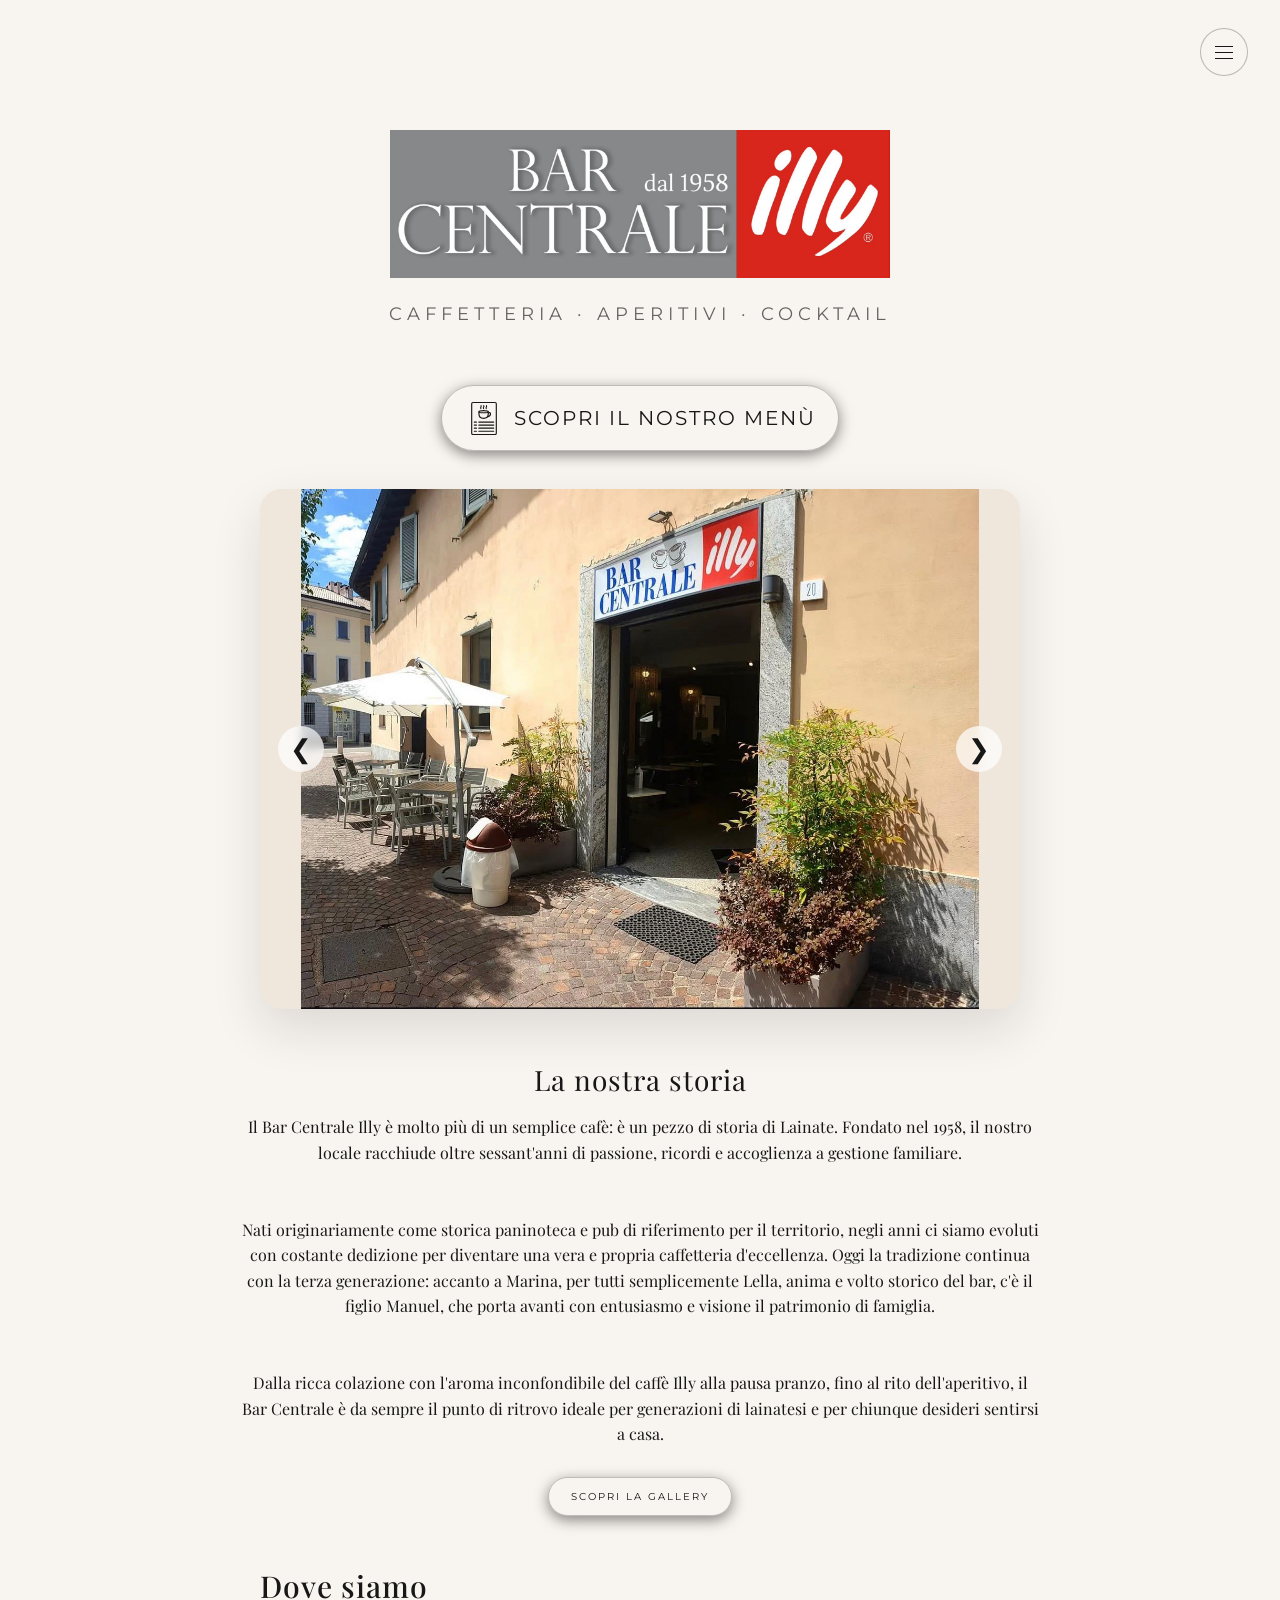
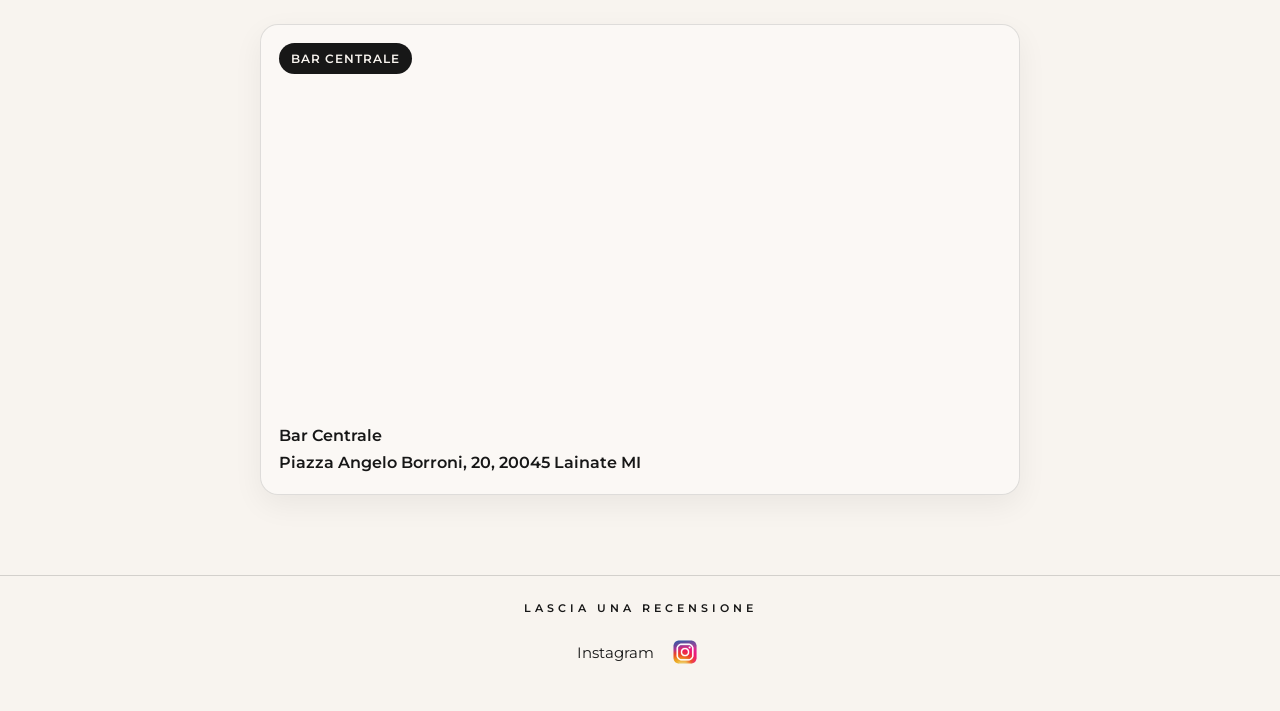
==== commit d66f7c90: "adding coffee cup logo to clickable button" ====
--- a/index.html
+++ b/index.html
@@ -89,7 +89,8 @@
     ========================= */
 
     .menu-link {
-      display: inline-block;
+      display: inline-flex;
+      align-items: center;
       margin-top: 30px;
       padding: 12px 22px;
       border: 1px solid rgba(23, 23, 23, 0.25);
@@ -285,7 +286,30 @@
 
         href="menu.html">
 
-        Scopri il nostro menu
+        <svg
+          xmlns="http://www.w3.org/2000/svg"
+          viewBox="0 0 474 562"
+          aria-hidden="true"
+          style="width: 2em; height: 2em; vertical-align: middle; margin-right: 10px; display: inline-block;"
+        >
+          <rect x="64" y="63" width="346" height="450" rx="18" fill="none" stroke="currentColor" stroke-width="16" />
+          <g fill="none" stroke="currentColor" stroke-width="15" stroke-linecap="round" stroke-linejoin="round">
+            <path d="M195 106 C210 122 178 127 193 149" />
+            <path d="M233 106 C248 122 216 127 231 149" />
+            <path d="M271 106 C286 122 254 127 269 149" />
+          </g>
+          <g fill="none" stroke="currentColor" stroke-width="16" stroke-linecap="round" stroke-linejoin="round">
+            <ellipse cx="231.5" cy="192.5" rx="65.5" ry="15.5" />
+            <path d="M166 193 V222 C166 261 191 287 231 287 C271 287 297 261 297 222 V193" />
+            <path d="M299 211 C319 200 329 210 329 224 C329 241 314 255 291 262" />
+          </g>
+          <g fill="none" stroke="currentColor" stroke-width="16" stroke-linecap="round">
+            <path d="M101 338 H131 M164 338 H373" />
+            <path d="M101 381 H131 M164 381 H373" />
+            <path d="M101 424 H131 M164 424 H373" />
+            <path d="M101 467 H131 M164 467 H373" />
+          </g>
+        </svg>Scopri il nostro menù
 
       </a>
 
